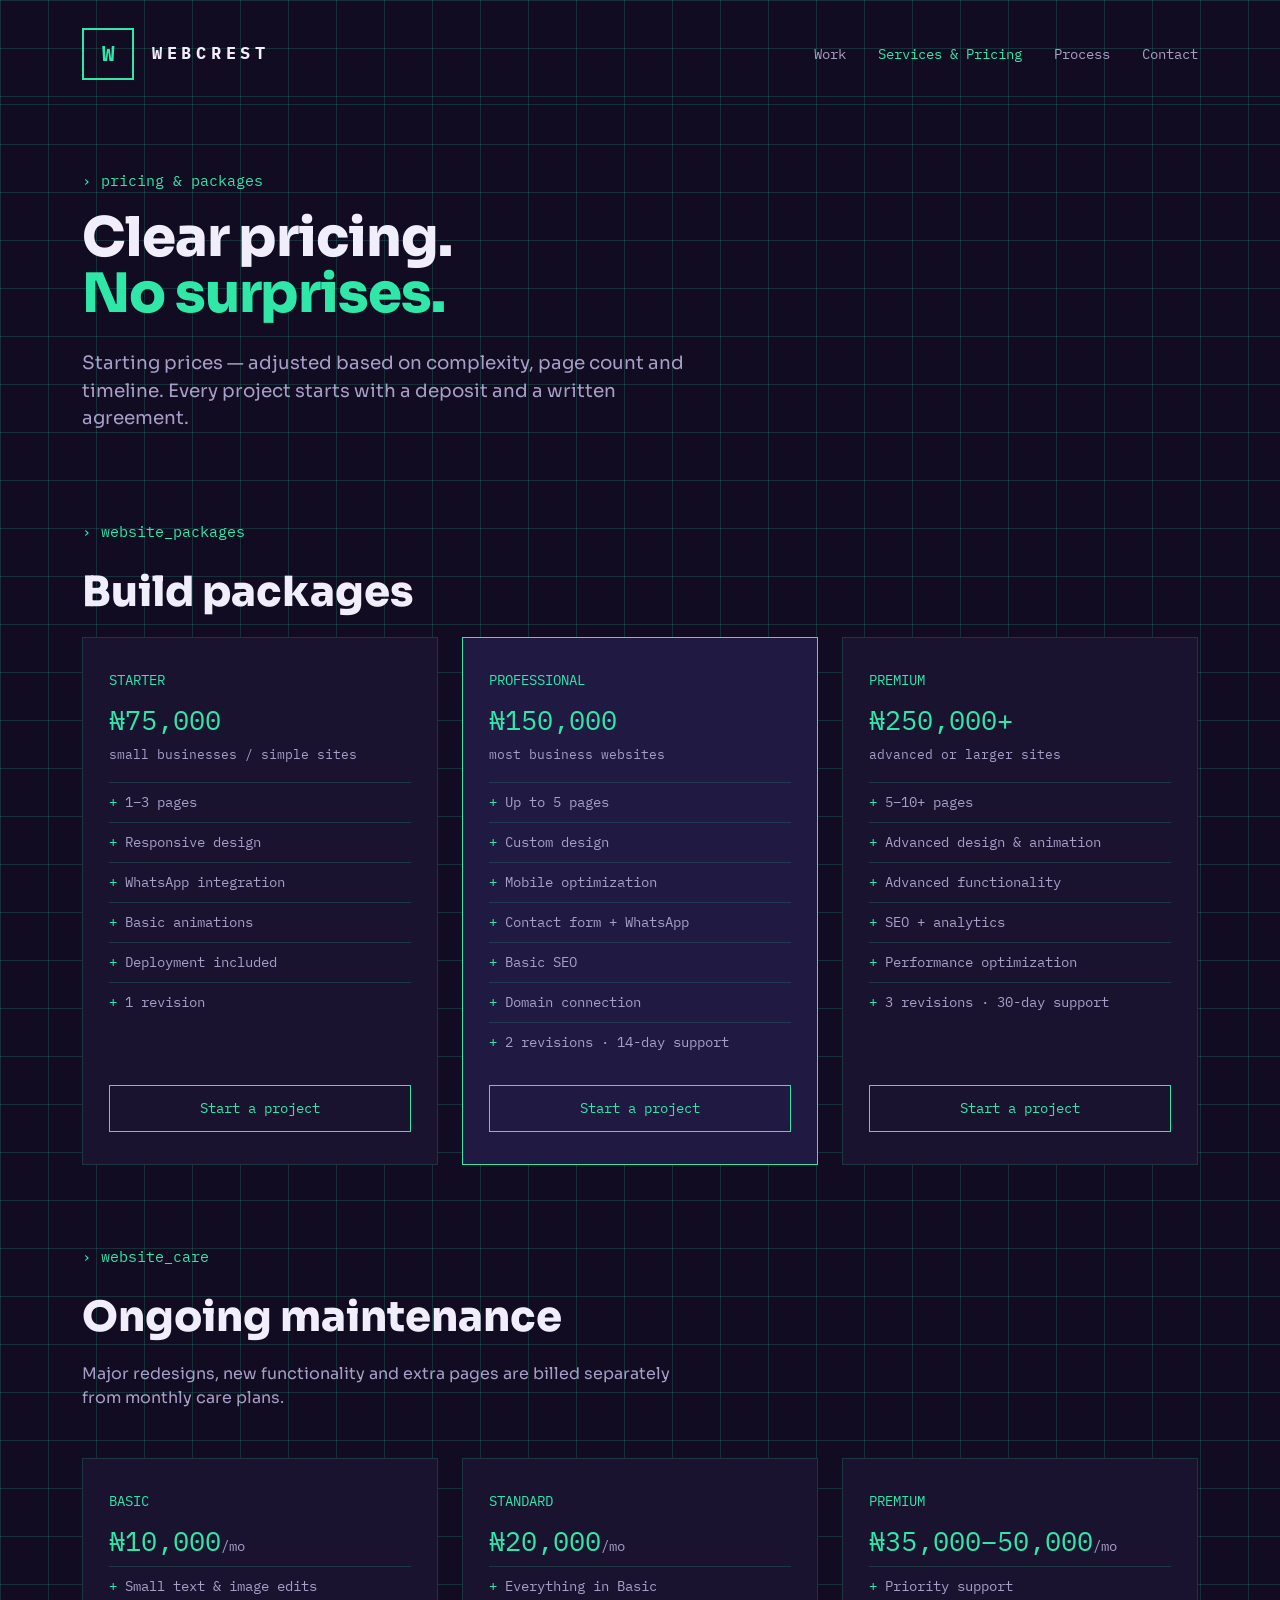
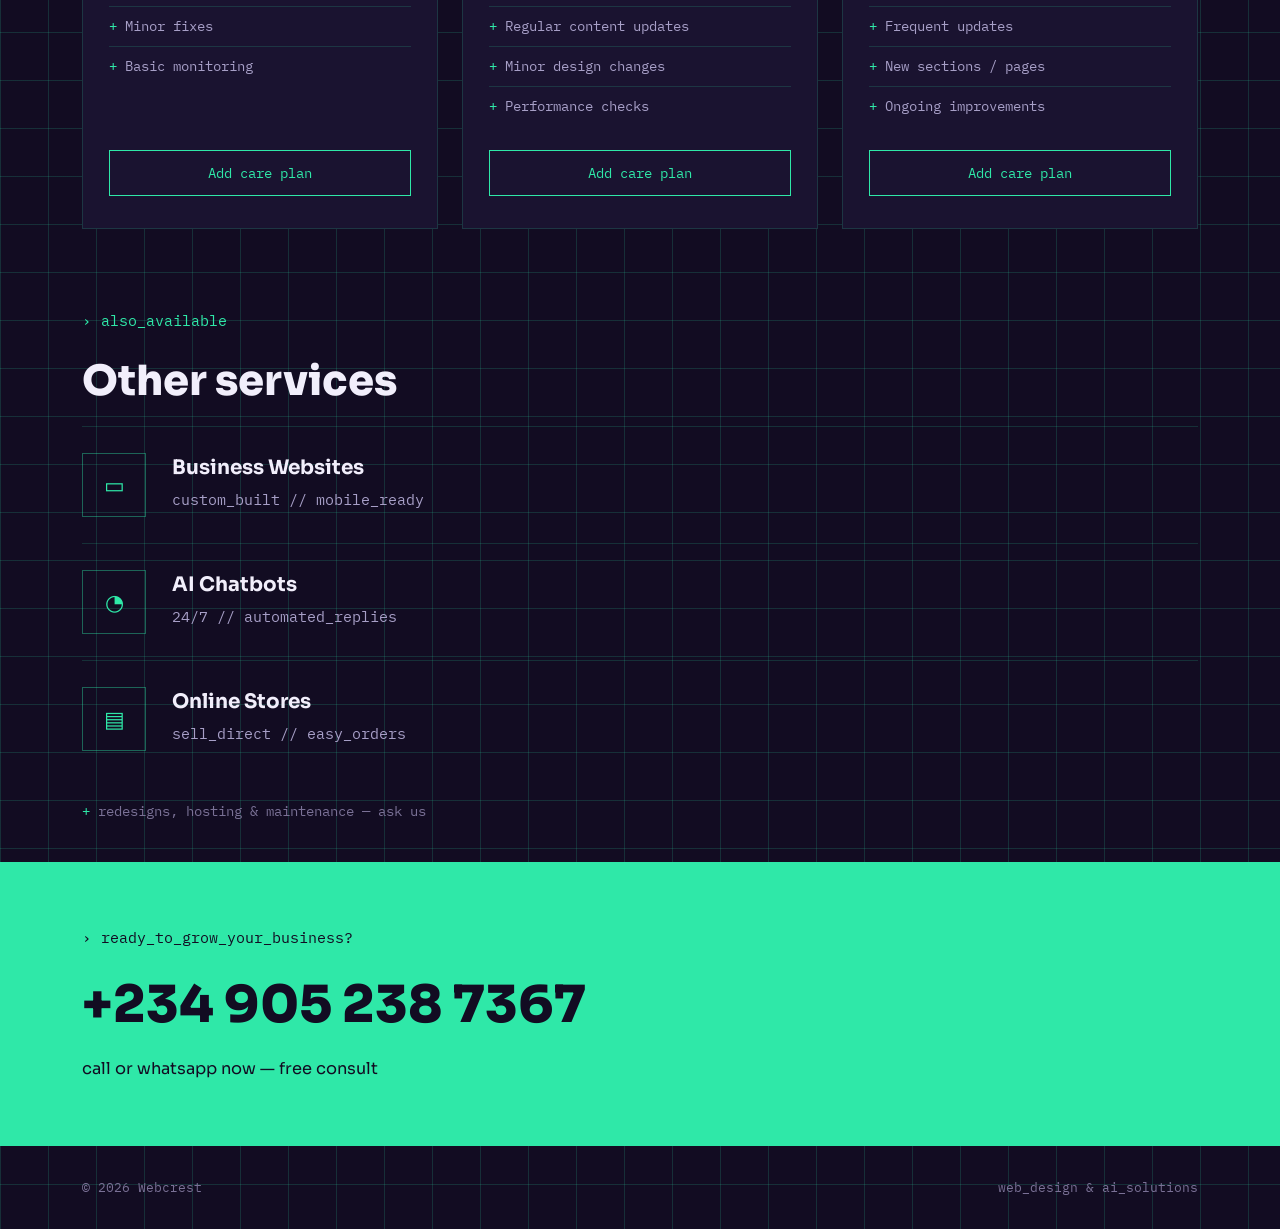
==== services.html @ 218d0122 "second trial commit" ====
<!DOCTYPE html>
<html lang="en">
<head>
<meta charset="UTF-8">
<meta name="viewport" content="width=device-width, initial-scale=1.0">
<title>Webcrest — Services &amp; Pricing</title>
<link rel="stylesheet" href="style.css">
</head>
<body>

<header>
  <div class="wrap header-row">
    <div class="brand">
      <div class="brand-mark">W</div>
      <div class="brand-name">WEBCREST</div>
    </div>
    <nav>
      <ul>
        <li><a href="index.html">Work</a></li>
        <li><a href="services.html" class="active">Services &amp; Pricing</a></li>
        <li><a href="index.html#process">Process</a></li>
        <li><a href="#contact">Contact</a></li>
      </ul>
    </nav>
  </div>
</header>

<section class="hero" style="padding:64px 0 48px;">
  <div class="wrap">
    <p class="eyebrow">pricing &amp; packages</p>
    <h1 style="font-size:clamp(2.2rem,5vw,3.4rem);">Clear pricing.<br><span class="accent">No surprises.</span></h1>
    <p class="sub">Starting prices — adjusted based on complexity, page count and timeline.
      Every project starts with a deposit and a written agreement.</p>
  </div>
</section>

<section class="tight" id="packages">
  <div class="wrap">
    <p class="eyebrow">website_packages</p>
    <h2 class="section-title">Build packages</h2>

    <div class="price-grid">

      <div class="price-card">
        <span class="project-type">STARTER</span>
        <div class="price">₦75,000</div>
        <p class="best-for">small businesses / simple sites</p>
        <ul>
          <li>1–3 pages</li>
          <li>Responsive design</li>
          <li>WhatsApp integration</li>
          <li>Basic animations</li>
          <li>Deployment included</li>
          <li>1 revision</li>
        </ul>
        <a href="tel:+2349052387367" class="price-cta">Start a project</a>
      </div>

      <div class="price-card featured">
        <span class="project-type">PROFESSIONAL</span>
        <div class="price">₦150,000</div>
        <p class="best-for">most business websites</p>
        <ul>
          <li>Up to 5 pages</li>
          <li>Custom design</li>
          <li>Mobile optimization</li>
          <li>Contact form + WhatsApp</li>
          <li>Basic SEO</li>
          <li>Domain connection</li>
          <li>2 revisions · 14-day support</li>
        </ul>
        <a href="tel:+2349052387367" class="price-cta">Start a project</a>
      </div>

      <div class="price-card">
        <span class="project-type">PREMIUM</span>
        <div class="price">₦250,000+</div>
        <p class="best-for">advanced or larger sites</p>
        <ul>
          <li>5–10+ pages</li>
          <li>Advanced design &amp; animation</li>
          <li>Advanced functionality</li>
          <li>SEO + analytics</li>
          <li>Performance optimization</li>
          <li>3 revisions · 30-day support</li>
        </ul>
        <a href="tel:+2349052387367" class="price-cta">Start a project</a>
      </div>

    </div>
  </div>
</section>

<section class="tight" id="care">
  <div class="wrap">
    <p class="eyebrow">website_care</p>
    <h2 class="section-title">Ongoing maintenance</h2>
    <p class="section-sub">Major redesigns, new functionality and extra pages are billed separately
      from monthly care plans.</p>

    <div class="price-grid">

      <div class="price-card">
        <span class="project-type">BASIC</span>
        <div class="price">₦10,000<small>/mo</small></div>
        <ul>
          <li>Small text &amp; image edits</li>
          <li>Minor fixes</li>
          <li>Basic monitoring</li>
        </ul>
        <a href="tel:+2349052387367" class="price-cta">Add care plan</a>
      </div>

      <div class="price-card">
        <span class="project-type">STANDARD</span>
        <div class="price">₦20,000<small>/mo</small></div>
        <ul>
          <li>Everything in Basic</li>
          <li>Regular content updates</li>
          <li>Minor design changes</li>
          <li>Performance checks</li>
        </ul>
        <a href="tel:+2349052387367" class="price-cta">Add care plan</a>
      </div>

      <div class="price-card">
        <span class="project-type">PREMIUM</span>
        <div class="price">₦35,000–50,000<small>/mo</small></div>
        <ul>
          <li>Priority support</li>
          <li>Frequent updates</li>
          <li>New sections / pages</li>
          <li>Ongoing improvements</li>
        </ul>
        <a href="tel:+2349052387367" class="price-cta">Add care plan</a>
      </div>

    </div>
  </div>
</section>

<section class="tight" id="other-services">
  <div class="wrap">
    <p class="eyebrow">also_available</p>
    <h2 class="section-title">Other services</h2>
    <div class="service-row">
      <div class="service-icon">▭</div>
      <div><h3>Business Websites</h3><p>custom_built // mobile_ready</p></div>
    </div>
    <div class="service-row">
      <div class="service-icon">◔</div>
      <div><h3>AI Chatbots</h3><p>24/7 // automated_replies</p></div>
    </div>
    <div class="service-row">
      <div class="service-icon">▤</div>
      <div><h3>Online Stores</h3><p>sell_direct // easy_orders</p></div>
    </div>
    <p class="note-line" style="margin-top:24px;"><span class="plus">+</span> redesigns, hosting &amp; maintenance — ask us</p>
  </div>
</section>

<section class="cta-band" id="contact">
  <div class="wrap">
    <p class="eyebrow">ready_to_grow_your_business?</p>
    <a class="cta-phone-link" href="tel:+2349052387367"><div class="cta-phone">+234 905 238 7367</div></a>
    <p class="note">call or whatsapp now — free consult</p>
  </div>
</section>

<footer>
  <div class="wrap footer-row" style="display:flex; justify-content:space-between; width:100%;">
    <span>© 2026 Webcrest</span>
    <span>web_design &amp; ai_solutions</span>
  </div>
</footer>

</body>
</html>
---- style.css ----
/* ===========================================================
   WEBCREST — shared design tokens & styles
   Palette: deep navy/violet bg, mint-green accent, terminal motif
   =========================================================== */

@import url('https://fonts.googleapis.com/css2?family=IBM+Plex+Mono:wght@400;500;600;700&family=Sora:wght@400;600;700;800&display=swap');

:root{
  --bg:            #120C22;
  --bg-panel:      #1A1330;
  --bg-panel-2:    #201941;
  --line:          rgba(47, 232, 168, 0.16);
  --line-strong:   rgba(47, 232, 168, 0.4);
  --mint:          #2FE8A8;
  --mint-strong:   #1BFFB0;
  --text:          #F1EEFB;
  --text-muted:    #A79FC7;
  --text-dim:      #7A7196;
  --radius:        2px;
  --maxw:          1180px;
  --serial-font:   'IBM Plex Mono', monospace;
  --display-font:  'Sora', sans-serif;
}

*{ box-sizing:border-box; margin:0; padding:0; }

html{ scroll-behavior:smooth; }

body{
  background:
    linear-gradient(var(--line) 1px, transparent 1px) 0 0/48px 48px,
    linear-gradient(90deg, var(--line) 1px, transparent 1px) 0 0/48px 48px,
    var(--bg);
  color:var(--text);
  font-family:var(--display-font);
  line-height:1.5;
  -webkit-font-smoothing:antialiased;
}

a{ color:inherit; text-decoration:none; }
img{ max-width:100%; display:block; }
ul{ list-style:none; }

.mono{ font-family:var(--serial-font); }

.wrap{
  max-width:var(--maxw);
  margin:0 auto;
  padding:0 32px;
}

/* focus visibility */
a:focus-visible, button:focus-visible{
  outline:2px solid var(--mint);
  outline-offset:3px;
}

@media (prefers-reduced-motion: reduce){
  *{ animation:none !important; transition:none !important; }
}

/* ---------- header ---------- */
header{
  padding:28px 0 24px;
  border-bottom:1px solid var(--line);
}
.header-row{
  display:flex;
  align-items:center;
  justify-content:space-between;
  gap:24px;
  flex-wrap:wrap;
}
.brand{
  display:flex;
  align-items:center;
  gap:18px;
}
.brand-mark{
  width:52px; height:52px;
  border:2px solid var(--mint);
  display:flex; align-items:center; justify-content:center;
  font-family:var(--serial-font);
  font-weight:700;
  font-size:1.3rem;
  color:var(--mint);
  flex-shrink:0;
}
.brand-name{
  font-family:var(--serial-font);
  font-weight:700;
  letter-spacing:0.28em;
  font-size:1.05rem;
}
nav ul{
  display:flex;
  gap:32px;
  font-family:var(--serial-font);
  font-size:0.85rem;
  color:var(--text-muted);
}
nav a:hover, nav a.active{ color:var(--mint); }

/* ---------- eyebrow / section labels ---------- */
.eyebrow{
  display:flex;
  align-items:center;
  gap:10px;
  font-family:var(--serial-font);
  color:var(--mint);
  font-size:0.95rem;
  margin-bottom:18px;
}
.eyebrow::before{ content:"›"; }

/* ---------- hero ---------- */
.hero{ padding:88px 0 64px; }
.hero h1{
  font-family:var(--display-font);
  font-weight:800;
  font-size:clamp(2.6rem, 6vw, 4.6rem);
  line-height:1.04;
  letter-spacing:-0.02em;
}
.hero h1 .accent{ color:var(--mint); }
.hero .sub{
  margin-top:26px;
  max-width:640px;
  color:var(--text-muted);
  font-size:1.15rem;
}
.pill-row{
  display:flex; flex-wrap:wrap;
  gap:16px;
  margin-top:40px;
}
.pill{
  border:1px solid var(--line-strong);
  padding:14px 22px;
  font-family:var(--serial-font);
  color:var(--mint);
  font-size:0.9rem;
}

.rule{
  height:1px;
  background:linear-gradient(90deg, var(--mint), transparent 70%);
  margin:56px 0;
  opacity:0.6;
}

/* ---------- generic section ---------- */
section{ padding:72px 0; }
section.tight{ padding:40px 0; }
h2.section-title{
  font-family:var(--display-font);
  font-weight:800;
  font-size:clamp(1.9rem, 3.4vw, 2.6rem);
  margin-bottom:14px;
}
.section-sub{
  color:var(--text-muted);
  max-width:600px;
  margin-bottom:48px;
}

/* ---------- service list (index page) ---------- */
.service-row{
  display:flex;
  gap:26px;
  align-items:flex-start;
  padding:26px 0;
  border-top:1px solid var(--line);
}
.service-row:last-child{ border-bottom:1px solid var(--line); }
.service-icon{
  width:64px; height:64px;
  border:1px solid var(--line-strong);
  flex-shrink:0;
  display:flex; align-items:center; justify-content:center;
  color:var(--mint);
  font-size:1.4rem;
}
.service-row h3{ font-size:1.25rem; margin-bottom:6px; }
.service-row p{
  font-family:var(--serial-font);
  color:var(--text-muted);
  font-size:0.92rem;
}

/* ---------- project cards (portfolio) ---------- */
.project-grid{
  display:grid;
  grid-template-columns:1fr;
  gap:64px;
}
.project-card{
  border:1px solid var(--line);
  background:var(--bg-panel);
  padding:36px;
}
.project-head{
  display:flex;
  justify-content:space-between;
  align-items:flex-start;
  flex-wrap:wrap;
  gap:16px;
  margin-bottom:8px;
}
.project-tag{
  display:inline-block;
  font-family:var(--serial-font);
  font-size:0.72rem;
  letter-spacing:0.08em;
  color:var(--bg);
  background:var(--mint);
  padding:4px 10px;
  margin-bottom:12px;
  text-transform:uppercase;
}
.project-card h3{
  font-size:1.7rem;
  margin-bottom:6px;
}
.project-type{
  font-family:var(--serial-font);
  color:var(--mint);
  font-size:0.85rem;
}
.project-desc{
  color:var(--text-muted);
  max-width:640px;
  margin:14px 0 28px;
  font-size:0.98rem;
}
.project-link{
  font-family:var(--serial-font);
  color:var(--mint);
  font-size:0.9rem;
  border-bottom:1px solid var(--mint);
  padding-bottom:2px;
}
.project-link:hover{ color:var(--mint-strong); border-color:var(--mint-strong); }

/* screenshot mock frames */
.shots{
  display:grid;
  grid-template-columns:1fr 220px;
  gap:20px;
  align-items:start;
}
@media (max-width:640px){
  .shots{ grid-template-columns:1fr; }
}

.browser-frame{
  border:1px solid var(--line-strong);
  background:#0D0919;
  overflow:hidden;
}
.browser-bar{
  display:flex;
  gap:6px;
  padding:9px 12px;
  border-bottom:1px solid var(--line);
  background:var(--bg-panel-2);
}
.browser-bar span{
  width:8px; height:8px; border-radius:50%;
  background:var(--text-dim);
}
.shot-slot{
  aspect-ratio:16/10;
  position:relative;
  background:
    repeating-linear-gradient(135deg, rgba(47,232,168,0.05) 0 2px, transparent 2px 14px);
  display:flex;
  align-items:center;
  justify-content:center;
}
.shot-slot.mobile{ aspect-ratio:9/16; }
.shot-slot img{
  position:absolute; inset:0;
  width:100%; height:100%;
  object-fit:cover; object-position:top;
}
.shot-slot .placeholder-label{
  font-family:var(--serial-font);
  color:var(--text-dim);
  font-size:0.75rem;
  text-align:center;
  padding:0 16px;
}

/* ---------- pricing cards ---------- */
.price-grid{
  display:grid;
  grid-template-columns:repeat(auto-fit, minmax(250px, 1fr));
  gap:24px;
}
.price-card{
  border:1px solid var(--line);
  background:var(--bg-panel);
  padding:32px 26px;
  display:flex;
  flex-direction:column;
}
.price-card.featured{
  border-color:var(--mint);
  background:var(--bg-panel-2);
}
.price-card h3{ font-size:1.2rem; margin-bottom:6px; }
.price-card .price{
  font-family:var(--serial-font);
  color:var(--mint);
  font-size:1.7rem;
  margin:10px 0 4px;
}
.price-card .price small{
  font-size:0.85rem;
  color:var(--text-muted);
}
.price-card .best-for{
  font-family:var(--serial-font);
  font-size:0.8rem;
  color:var(--text-muted);
  margin-bottom:18px;
}
.price-card ul{
  margin:0 0 24px;
  flex-grow:1;
}
.price-card li{
  font-family:var(--serial-font);
  font-size:0.87rem;
  color:var(--text-muted);
  padding:9px 0;
  border-top:1px solid var(--line);
}
.price-card li:before{
  content:"+ ";
  color:var(--mint);
}
.price-cta{
  text-align:center;
  border:1px solid var(--mint);
  padding:12px;
  font-family:var(--serial-font);
  color:var(--mint);
  font-size:0.85rem;
}
.price-cta:hover{ background:var(--mint); color:var(--bg); }

/* ---------- process steps ---------- */
.process-row{
  display:flex;
  flex-wrap:wrap;
  gap:0;
  border:1px solid var(--line);
}
.process-step{
  flex:1 1 150px;
  padding:24px 20px;
  border-right:1px solid var(--line);
}
.process-step:last-child{ border-right:none; }
.process-step .num{
  font-family:var(--serial-font);
  color:var(--mint);
  font-size:0.8rem;
  margin-bottom:10px;
  display:block;
}
.process-step h4{ font-size:1rem; }

/* ---------- CTA band ---------- */
.cta-band{
  background:var(--mint);
  color:var(--bg);
  padding:64px 0;
}
.cta-band .eyebrow{ color:var(--bg); }
.cta-band .eyebrow::before{ color:var(--bg); }
.cta-band h2{
  font-family:var(--serial-font);
  font-weight:700;
  letter-spacing:0.04em;
  font-size:1.3rem;
  margin-bottom:22px;
}
.cta-phone{
  font-family:var(--display-font);
  font-weight:800;
  font-size:clamp(2rem, 5vw, 3.2rem);
  margin-bottom:14px;
}
.cta-band .note{ font-size:1.02rem; }
.cta-band a.cta-phone-link:hover{ text-decoration:underline; }

/* ---------- footer ---------- */
footer{
  padding:32px 0;
  font-family:var(--serial-font);
  color:var(--text-dim);
  font-size:0.8rem;
  display:flex;
  justify-content:space-between;
  flex-wrap:wrap;
  gap:12px;
}

/* ---------- misc ---------- */
.note-line{
  font-family:var(--serial-font);
  color:var(--text-dim);
  font-size:0.85rem;
}
.note-line .plus{ color:var(--mint); }
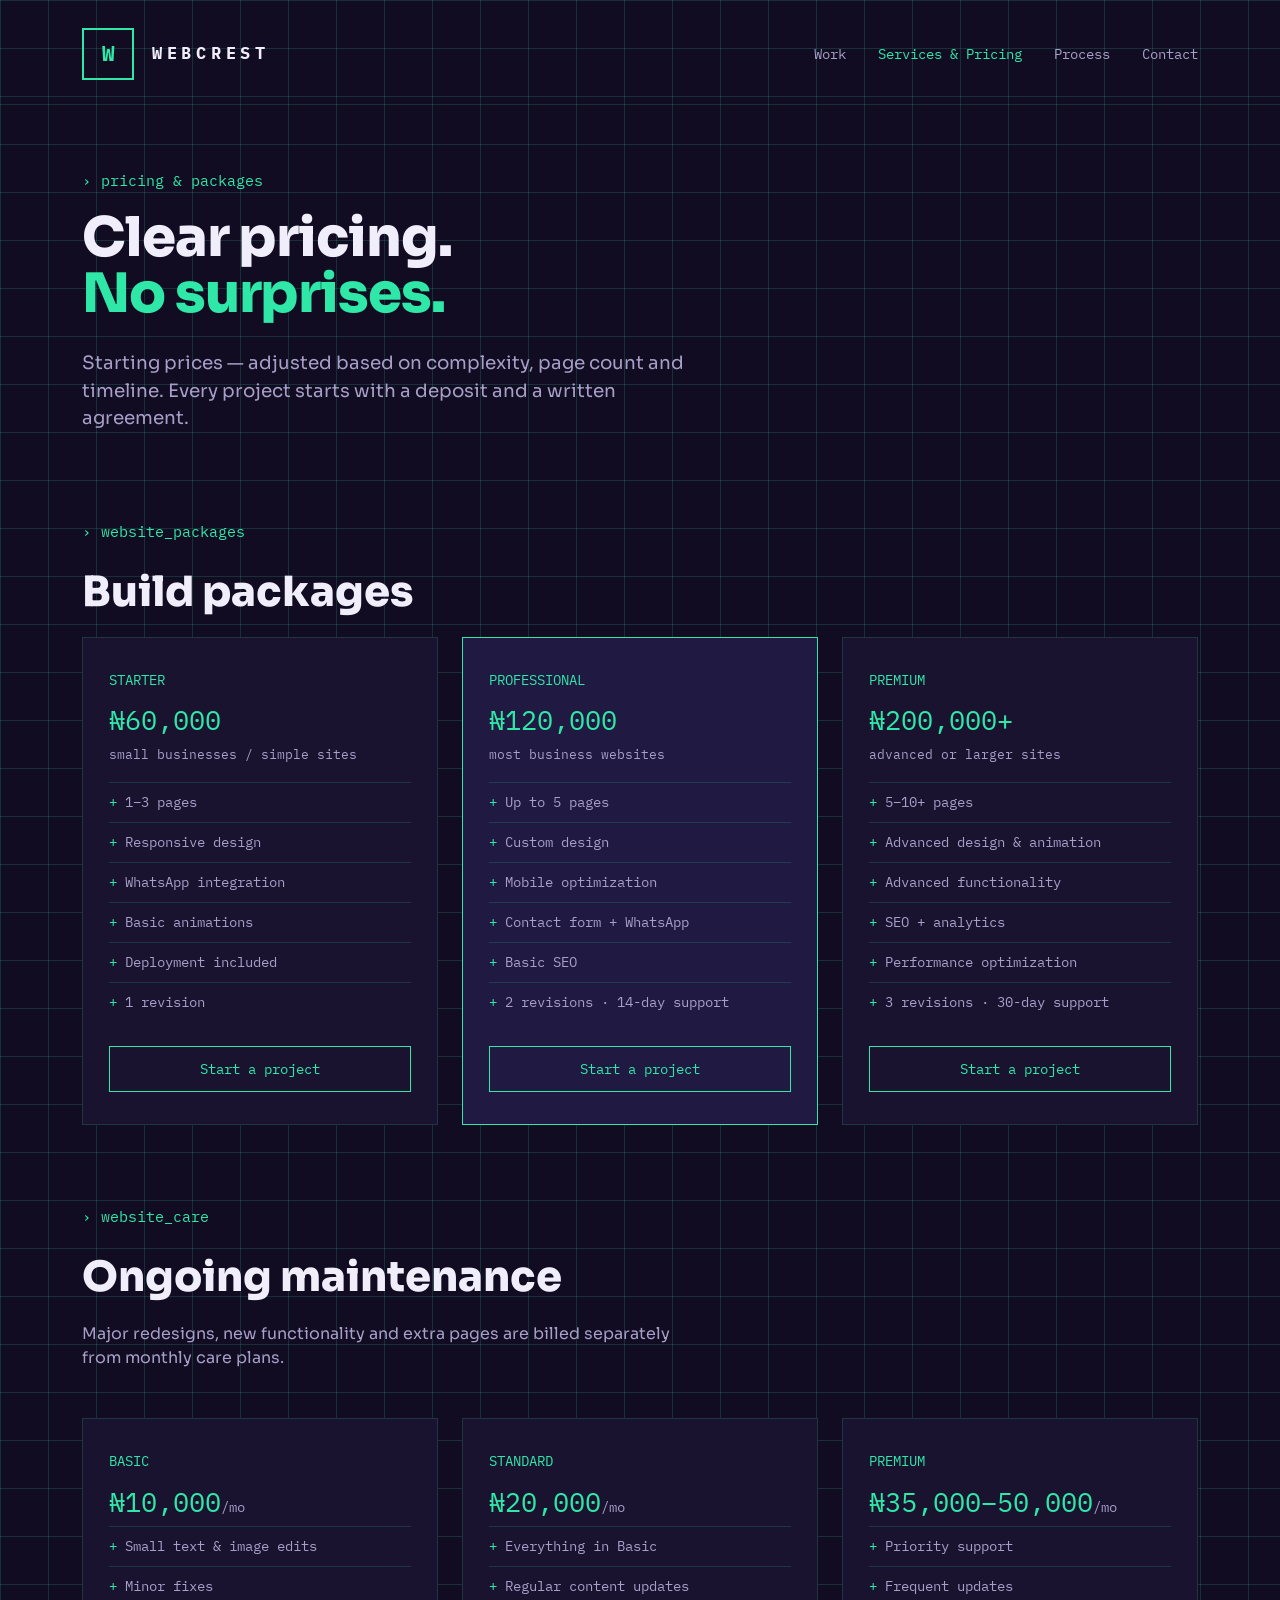
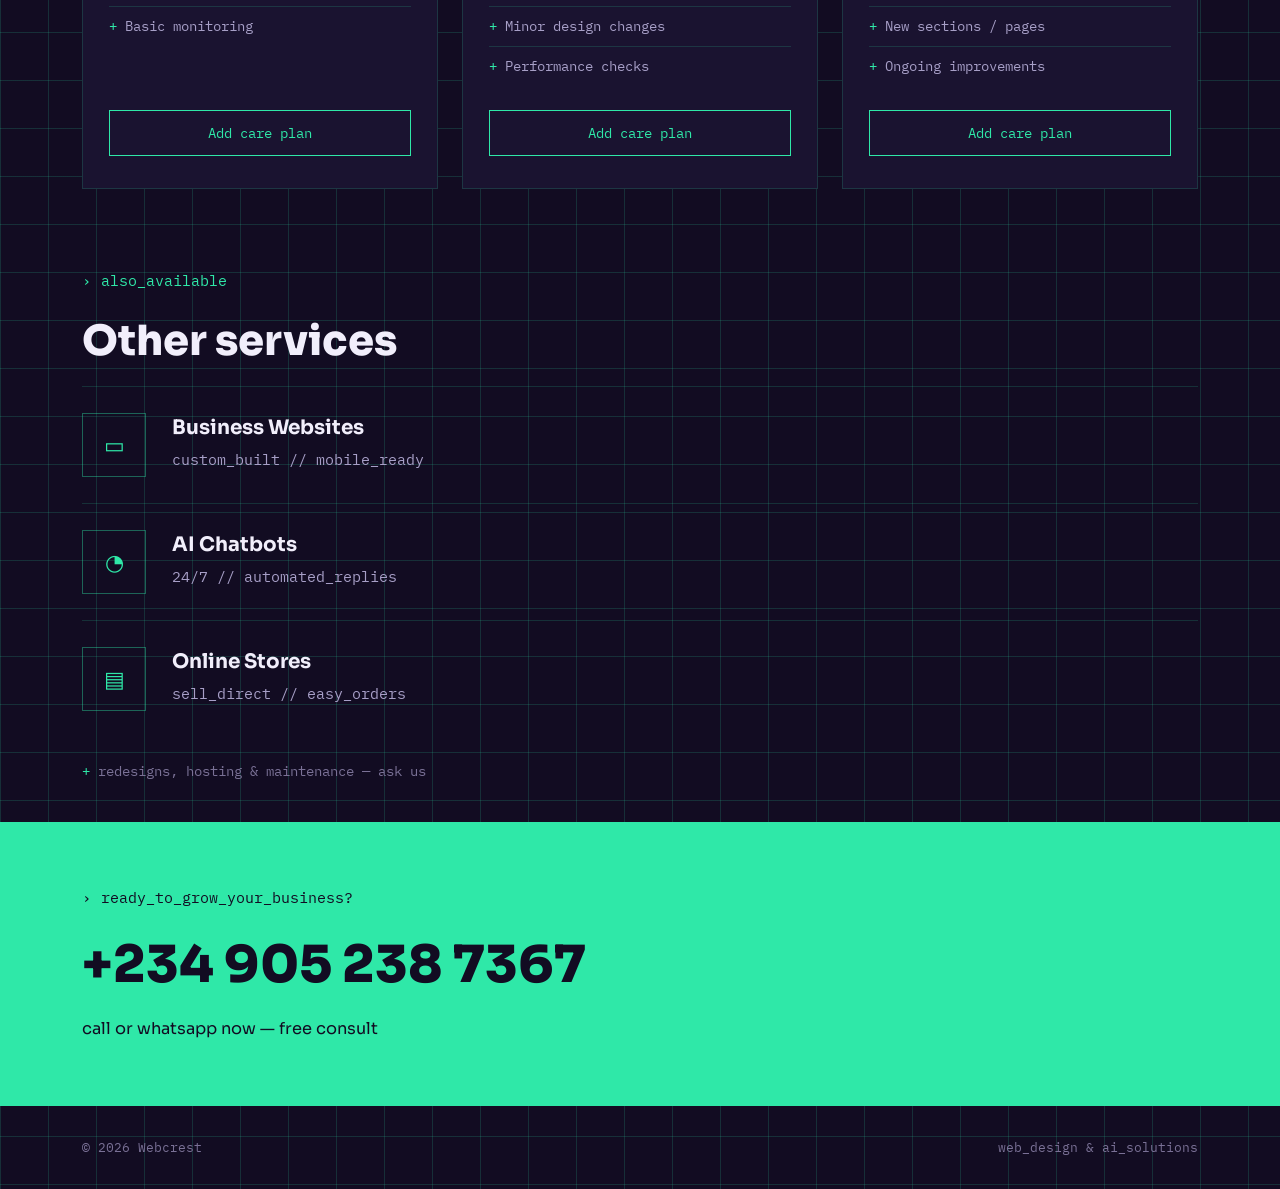
==== commit 99fba1c1: "updated prices and whatsapp number" ====
--- a/services.html
+++ b/services.html
@@ -43,7 +43,7 @@
 
       <div class="price-card">
         <span class="project-type">STARTER</span>
-        <div class="price">₦75,000</div>
+        <div class="price">₦60,000</div>
         <p class="best-for">small businesses / simple sites</p>
         <ul>
           <li>1–3 pages</li>
@@ -58,7 +58,7 @@
 
       <div class="price-card featured">
         <span class="project-type">PROFESSIONAL</span>
-        <div class="price">₦150,000</div>
+        <div class="price">₦120,000</div>
         <p class="best-for">most business websites</p>
         <ul>
           <li>Up to 5 pages</li>
@@ -66,7 +66,6 @@
           <li>Mobile optimization</li>
           <li>Contact form + WhatsApp</li>
           <li>Basic SEO</li>
-          <li>Domain connection</li>
           <li>2 revisions · 14-day support</li>
         </ul>
         <a href="tel:+2349052387367" class="price-cta">Start a project</a>
@@ -74,7 +73,7 @@
 
       <div class="price-card">
         <span class="project-type">PREMIUM</span>
-        <div class="price">₦250,000+</div>
+        <div class="price">₦200,000+</div>
         <p class="best-for">advanced or larger sites</p>
         <ul>
           <li>5–10+ pages</li>
@@ -84,7 +83,7 @@
           <li>Performance optimization</li>
           <li>3 revisions · 30-day support</li>
         </ul>
-        <a href="tel:+2349052387367" class="price-cta">Start a project</a>
+        <a href="https://wa.me/2349052387367" class="price-cta">Start a project</a>
       </div>
 
     </div>
@@ -108,7 +107,7 @@
           <li>Minor fixes</li>
           <li>Basic monitoring</li>
         </ul>
-        <a href="tel:+2349052387367" class="price-cta">Add care plan</a>
+        <a href="https://wa.me/2349052387367" class="price-cta">Add care plan</a>
       </div>
 
       <div class="price-card">
@@ -132,7 +131,7 @@
           <li>New sections / pages</li>
           <li>Ongoing improvements</li>
         </ul>
-        <a href="tel:+2349052387367" class="price-cta">Add care plan</a>
+        <a href="https://wa.me/2349052387367" class="price-cta">Add care plan</a>
       </div>
 
     </div>
@@ -162,7 +161,7 @@
 <section class="cta-band" id="contact">
   <div class="wrap">
     <p class="eyebrow">ready_to_grow_your_business?</p>
-    <a class="cta-phone-link" href="tel:+2349052387367"><div class="cta-phone">+234 905 238 7367</div></a>
+    <a class="cta-phone-link" href="https://wa.me/2349052387367"><div class="cta-phone">+234 905 238 7367</div></a>
     <p class="note">call or whatsapp now — free consult</p>
   </div>
 </section>
--- a/style.css
+++ b/style.css
@@ -86,6 +86,12 @@
   color:var(--mint);
   flex-shrink:0;
 }
+
+.brand img{
+  height: 10em;
+  width:auto;
+  display:block;
+}
 .brand-name{
   font-family:var(--serial-font);
   font-weight:700;
